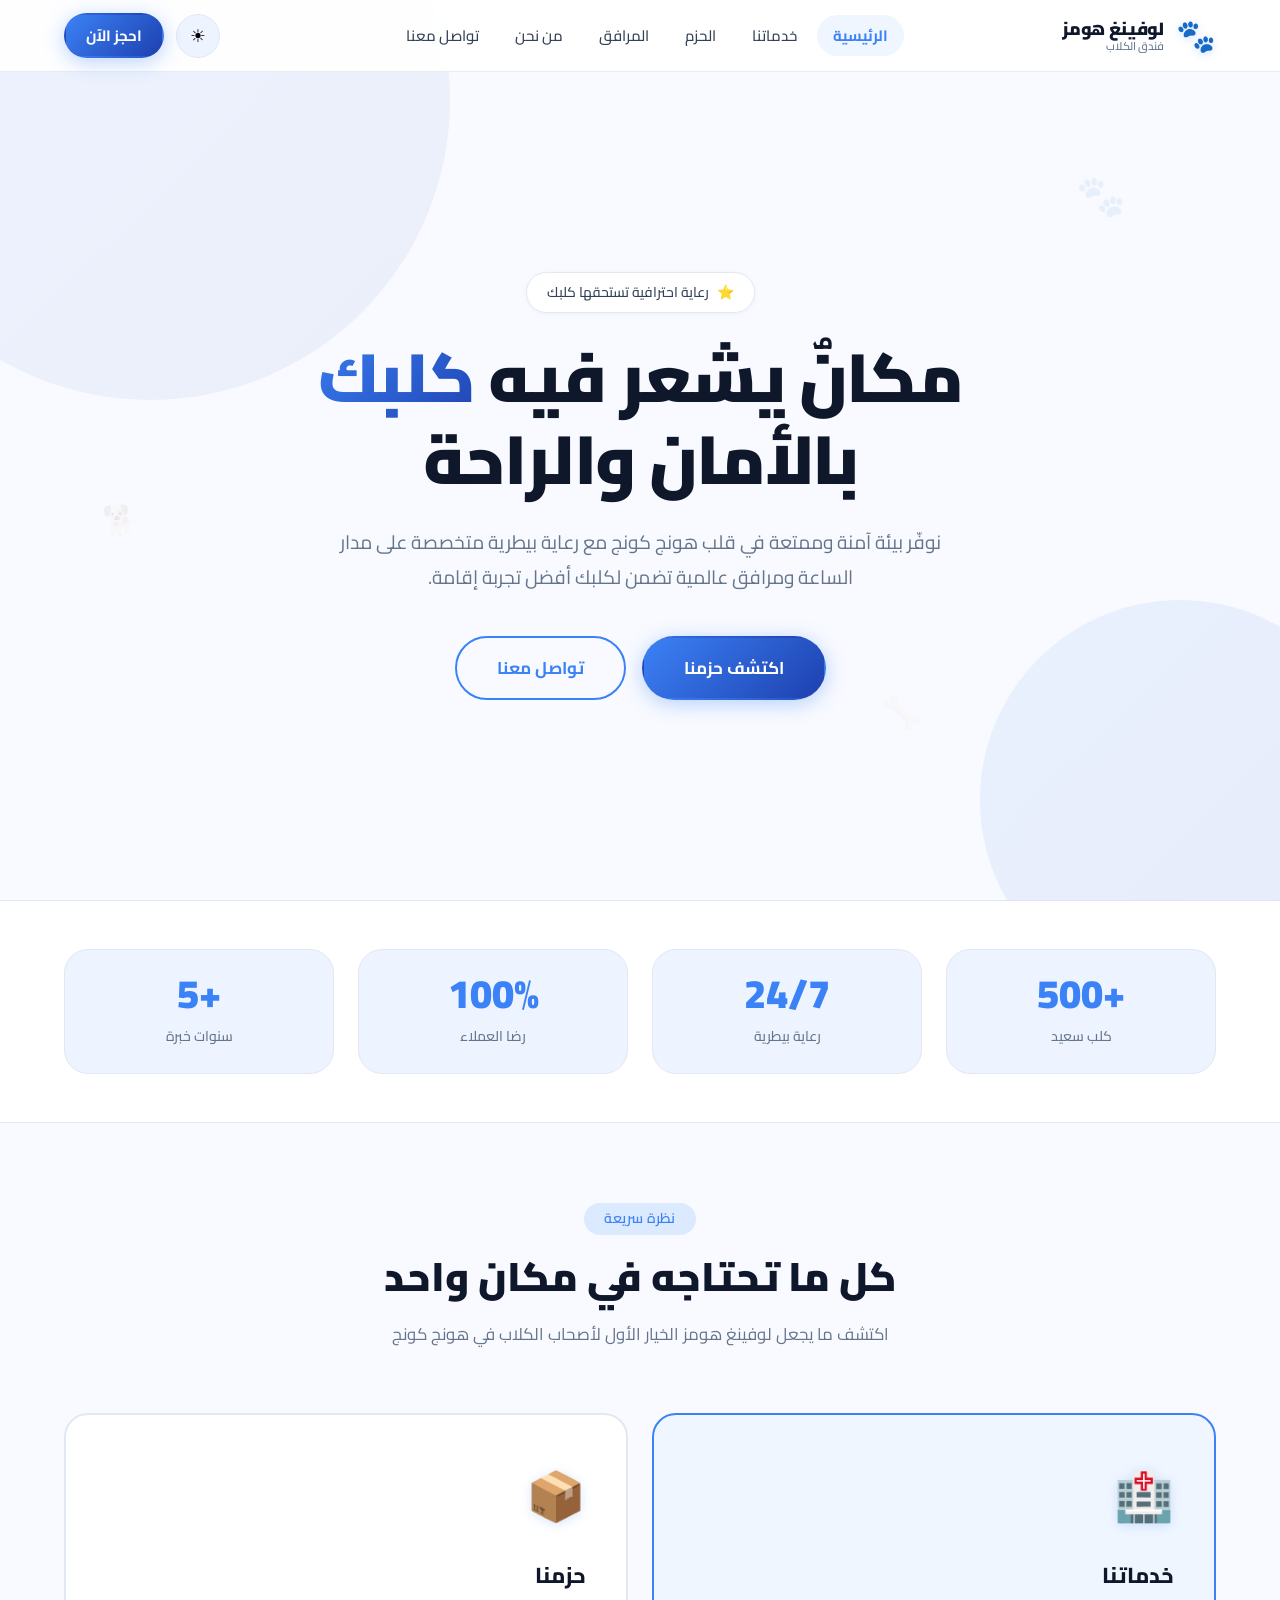
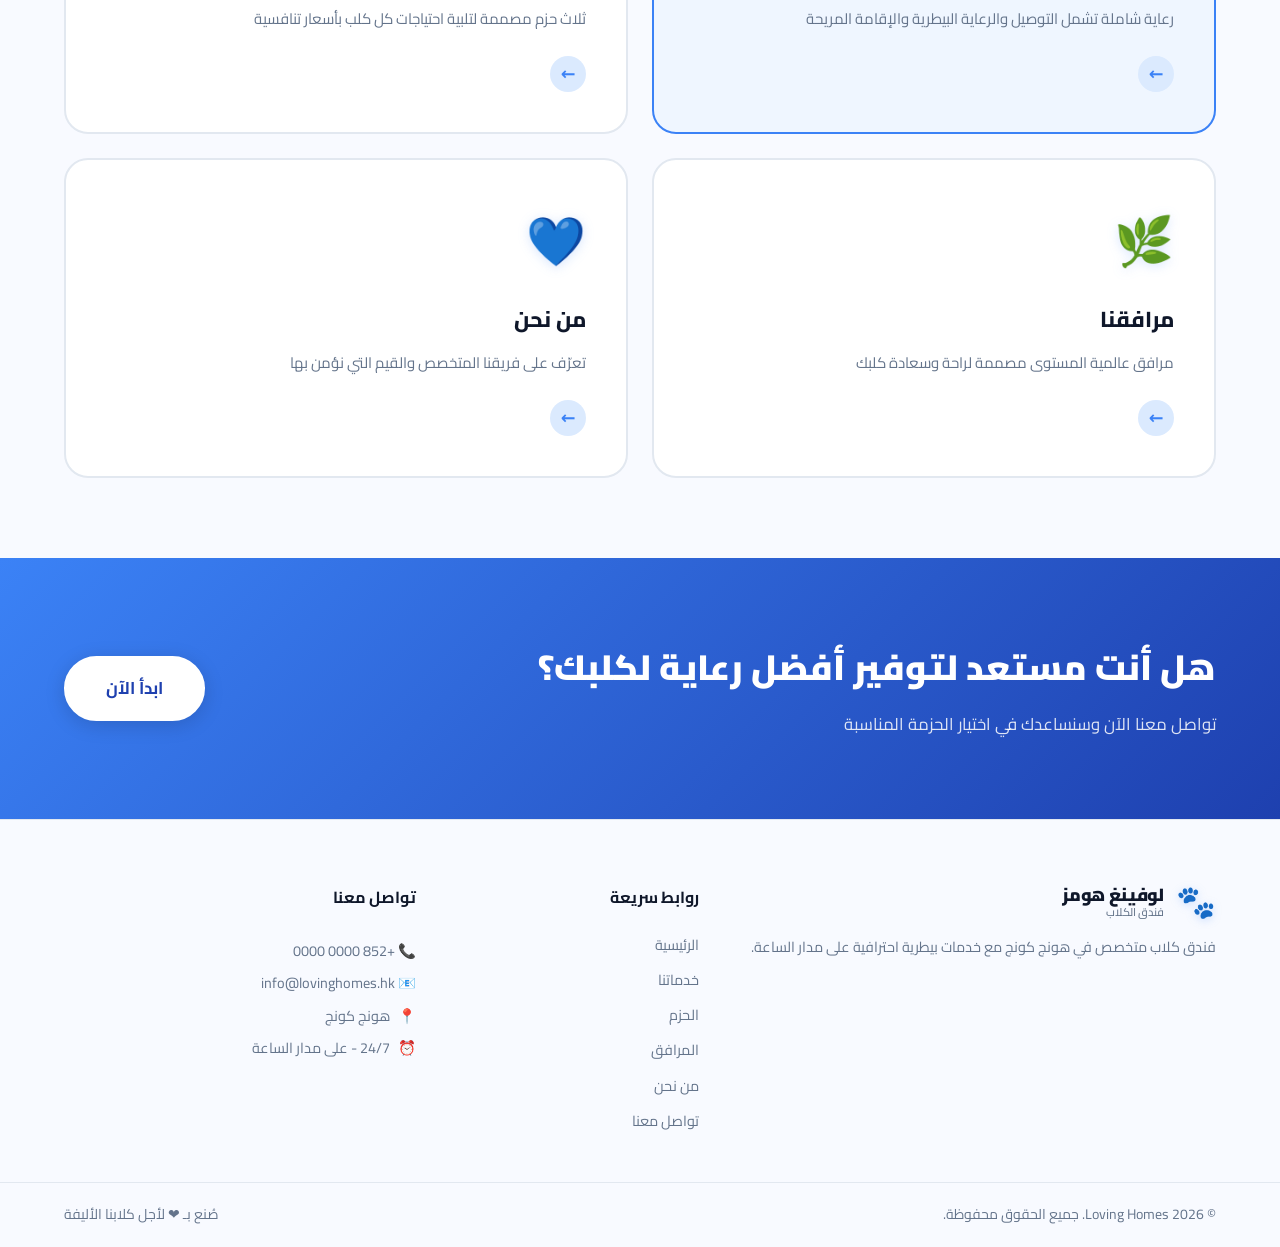
==== index.html @ da4dda21 "Add files via upload" ====
<!DOCTYPE html>
<html lang="ar" dir="rtl" data-theme="light">

<head>
    <meta charset="UTF-8" />
    <meta name="viewport" content="width=device-width, initial-scale=1.0" />
    <meta name="description"
        content="Loving Homes - Dog Hotel in Hong Kong. Professional boarding with 24/7 vet care, world-class facilities and daily photo updates." />
    <title>Loving Homes | Dog Hotel</title>
    <link rel="preconnect" href="https://fonts.googleapis.com" />
    <link rel="preconnect" href="https://fonts.gstatic.com" crossorigin />
    <link href="https://fonts.googleapis.com/css2?family=Cairo:wght@300;400;500;600;700;800;900&display=swap"
        rel="stylesheet" />
    <link rel="stylesheet" href="style.css" />
</head>

<body>

    <a href="#main" class="skip-link">تخطي إلى المحتوى الرئيسي</a>

    <!-- NAVBAR -->
    <header class="navbar" id="navbar" role="banner">
        <div class="container nav-container">
            <a href="index.html" class="nav-logo" aria-label="Loving Homes">
                <span class="logo-icon" aria-hidden="true">🐾</span>
                <span class="logo-text">
                    <span class="logo-title" data-i18n="brandName">Loving Homes</span>
                    <span class="logo-tagline" data-i18n="brandTagline">Dog Hotel</span>
                </span>
            </a>
            <nav id="nav-menu" class="nav-links" role="navigation" aria-label="Main navigation">
                <a href="index.html" class="nav-link" data-page="index" data-i18n="navHome">الرئيسية</a>
                <a href="services.html" class="nav-link" data-page="services" data-i18n="navServices">خدماتنا</a>
                <a href="packages.html" class="nav-link" data-page="packages" data-i18n="navPackages">الحزم</a>
                <a href="facilities.html" class="nav-link" data-page="facilities" data-i18n="navFacilities">المرافق</a>
                <a href="about.html" class="nav-link" data-page="about" data-i18n="navAbout">من نحن</a>
                <a href="contact.html" class="nav-link" data-page="contact" data-i18n="navContact">تواصل معنا</a>
            </nav>
            <div class="nav-actions">
                <button class="lang-toggle" id="lang-toggle" data-current-lang="ar" aria-label="Switch to English">
                    <span class="lang-toggle-label"></span>
                </button>
                <button class="theme-toggle" id="theme-toggle" aria-label="تبديل المظهر">
                    <span class="theme-icon light-icon" aria-hidden="true">☀️</span>
                    <span class="theme-icon dark-icon" aria-hidden="true">🌙</span>
                </button>
                <a href="contact.html" class="btn btn-primary nav-cta" data-i18n="navBook">احجز الآن</a>
                <button class="hamburger" id="hamburger" aria-label="القائمة" aria-expanded="false"
                    aria-controls="nav-menu">
                    <span class="bar"></span><span class="bar"></span><span class="bar"></span>
                </button>
            </div>
        </div>
    </header>

    <main id="main">

        <!-- HERO -->
        <section class="hero" aria-labelledby="hero-title">
            <div class="hero-img-bg" aria-hidden="true">
                <img src="images/hero-lobby.png" alt="" />
            </div>
            <div class="hero-img-overlay" aria-hidden="true"></div>
            <div class="hero-bg" aria-hidden="true">
                <div class="blob blob-1"></div>
                <div class="blob blob-2"></div>
                <span class="paw-float pf-1">🐾</span>
                <span class="paw-float pf-2">🐕</span>
                <span class="paw-float pf-3">🦴</span>
            </div>
            <div class="hero-inner container">
                <div class="hero-badge">
                    <span aria-hidden="true">⭐</span>
                    <span data-i18n="heroBadge">رعاية احترافية تستحقها كلبك</span>
                </div>
                <h1 class="hero-title" id="hero-title">
                    <span data-i18n="heroLine1">مكانٌ يشعر فيه</span>
                    <span class="gradient-text" data-i18n="heroLine2"> كلبك </span>
                    <span data-i18n="heroLine3">بالأمان والراحة</span>
                </h1>
                <p class="hero-desc" data-i18n="heroDesc">
                    نوفّر بيئة آمنة وممتعة في قلب هونج كونج مع رعاية بيطرية متخصصة على مدار الساعة.
                </p>
                <div class="hero-actions">
                    <a href="packages.html" class="btn btn-primary btn-lg" id="hero-explore"
                        data-i18n="heroExplore">اكتشف حزمنا</a>
                    <a href="contact.html" class="btn btn-outline  btn-lg" id="hero-contact"
                        data-i18n="heroContact">تواصل معنا</a>
                </div>
            </div>
        </section>

        <!-- STATS BAND -->
        <section class="stats-band" aria-label="Statistics">
            <div class="container stats-grid">
                <div class="stat-card" tabindex="0">
                    <span class="stat-num" data-i18n="stat1Num">+500</span>
                    <span class="stat-lbl" data-i18n="stat1Lbl">كلب سعيد</span>
                </div>
                <div class="stat-card" tabindex="0">
                    <span class="stat-num" data-i18n="stat2Num">24/7</span>
                    <span class="stat-lbl" data-i18n="stat2Lbl">رعاية بيطرية</span>
                </div>
                <div class="stat-card" tabindex="0">
                    <span class="stat-num" data-i18n="stat3Num">100%</span>
                    <span class="stat-lbl" data-i18n="stat3Lbl">رضا العملاء</span>
                </div>
                <div class="stat-card" tabindex="0">
                    <span class="stat-num" data-i18n="stat4Num">+5</span>
                    <span class="stat-lbl" data-i18n="stat4Lbl">سنوات خبرة</span>
                </div>
            </div>
        </section>

        <!-- PREVIEW CARDS -->
        <section class="section preview-section" aria-labelledby="preview-title">
            <div class="container">
                <div class="section-header">
                    <span class="section-badge" data-i18n="previewBadge">نظرة سريعة</span>
                    <h2 class="section-title" id="preview-title" data-i18n="previewTitle">كل ما تحتاجه في مكان واحد</h2>
                    <p class="section-desc" data-i18n="previewDesc">اكتشف ما يجعل لوفينغ هومز الخيار الأول لأصحاب الكلاب
                    </p>
                </div>
                <div class="preview-grid">
                    <a href="services.html" class="preview-card preview-card-featured" id="prev-services">
                        <div class="preview-icon" aria-hidden="true">🏥</div>
                        <h3 data-i18n="prev1Title">خدماتنا</h3>
                        <p data-i18n="prev1Desc">رعاية شاملة تشمل التوصيل والرعاية البيطرية والإقامة المريحة</p>
                        <span class="preview-arrow" aria-hidden="true">←</span>
                    </a>
                    <a href="packages.html" class="preview-card" id="prev-packages">
                        <div class="preview-icon" aria-hidden="true">📦</div>
                        <h3 data-i18n="prev2Title">حزمنا</h3>
                        <p data-i18n="prev2Desc">ثلاث حزم مصممة لتلبية احتياجات كل كلب بأسعار تنافسية</p>
                        <span class="preview-arrow" aria-hidden="true">←</span>
                    </a>
                    <a href="facilities.html" class="preview-card" id="prev-facilities">
                        <div class="preview-icon" aria-hidden="true">🌿</div>
                        <h3 data-i18n="prev3Title">مرافقنا</h3>
                        <p data-i18n="prev3Desc">مرافق عالمية المستوى مصممة لراحة وسعادة كلبك</p>
                        <span class="preview-arrow" aria-hidden="true">←</span>
                    </a>
                    <a href="about.html" class="preview-card" id="prev-about">
                        <div class="preview-icon" aria-hidden="true">💙</div>
                        <h3 data-i18n="prev4Title">من نحن</h3>
                        <p data-i18n="prev4Desc">تعرّف على فريقنا المتخصص والقيم التي نؤمن بها</p>
                        <span class="preview-arrow" aria-hidden="true">←</span>
                    </a>
                </div>
            </div>
        </section>

        <!-- CTA BAND -->
        <section class="cta-band" aria-labelledby="cta-home-title">
            <div class="container cta-inner">
                <div class="cta-text">
                    <h2 id="cta-home-title" data-i18n="ctaTitle">هل أنت مستعد لتوفير أفضل رعاية لكلبك؟</h2>
                    <p data-i18n="ctaDesc">تواصل معنا الآن وسنساعدك في اختيار الحزمة المناسبة</p>
                </div>
                <a href="contact.html" class="btn btn-white btn-lg" id="cta-btn" data-i18n="ctaStartNow">ابدأ الآن</a>
            </div>
        </section>

    </main>

    <!-- FOOTER -->
    <footer class="footer" role="contentinfo">
        <div class="container footer-grid">
            <div class="footer-brand">
                <a href="index.html" class="nav-logo">
                    <span class="logo-icon" aria-hidden="true">🐾</span>
                    <span class="logo-text">
                        <span class="logo-title" data-i18n="brandName">Loving Homes</span>
                        <span class="logo-tagline" data-i18n="brandTagline">Dog Hotel</span>
                    </span>
                </a>
                <p data-i18n="footerDesc">فندق كلاب متخصص في هونج كونج مع خدمات بيطرية احترافية على مدار الساعة.</p>
            </div>
            <nav aria-label="Quick links">
                <h4 data-i18n="footerQuickLinks">روابط سريعة</h4>
                <ul>
                    <li><a href="index.html" data-i18n="navHome">الرئيسية</a></li>
                    <li><a href="services.html" data-i18n="navServices">خدماتنا</a></li>
                    <li><a href="packages.html" data-i18n="navPackages">الحزم</a></li>
                    <li><a href="facilities.html" data-i18n="navFacilities">المرافق</a></li>
                    <li><a href="about.html" data-i18n="navAbout">من نحن</a></li>
                    <li><a href="contact.html" data-i18n="navContact">تواصل معنا</a></li>
                </ul>
            </nav>
            <div class="footer-contact-col">
                <h4 data-i18n="footerContact">تواصل معنا</h4>
                <a href="tel:+85200000000">📞 +852 0000 0000</a>
                <a href="mailto:info@lovinghomes.hk">📧 info@lovinghomes.hk</a>
                <span>📍 <span data-i18n="infoLocationVal">هونج كونج</span></span>
                <span>⏰ <span data-i18n="infoHoursVal">24/7</span></span>
            </div>
        </div>
        <div class="footer-bottom">
            <div class="container footer-bottom-row">
                <p>© <span class="current-year"></span> Loving Homes. <span data-i18n="footerRights">جميع الحقوق
                        محفوظة.</span></p>
                <p data-i18n="footerMadeWith">صُنع بـ ❤️ لأجل كلابنا الأليفة</p>
            </div>
        </div>
    </footer>

    <button class="back-to-top" id="back-to-top" aria-label="Back to top">↑</button>
    <script src="translations.js"></script>
    <script src="script.js"></script>
</body>

</html>
---- style.css ----
/* ============================================================
   بوابة الأليفة | style.css
   Multi-page, RTL, Light/Dark Mode, Fully Responsive
   Colors: White #FFFFFF | Black #0F172A | Blue #3B82F6-#1E40AF
   ============================================================ */

/* ===== CSS TOKENS ===== */
:root {
    --bg: #F8FAFF;
    --bg-alt: #EEF4FF;
    --bg-card: #FFFFFF;
    --bg-card-h: #F0F6FF;

    --text: #0F172A;
    --text-2: #334155;
    --text-muted: #64748B;
    --text-inv: #FFFFFF;

    --blue-50: #EFF6FF;
    --blue-100: #DBEAFE;
    --blue-200: #BFDBFE;
    --blue-300: #93C5FD;
    --blue-400: #60A5FA;
    --blue-500: #3B82F6;
    --blue-600: #2563EB;
    --blue-700: #1D4ED8;
    --blue-800: #1E40AF;
    --blue-900: #1E3A8A;

    --primary: #3B82F6;
    --primary-d: #2563EB;
    --primary-l: #DBEAFE;
    --grad: linear-gradient(135deg, #3B82F6 0%, #1E40AF 100%);

    --border: #E2E8F0;
    --border-f: #3B82F6;
    --shadow-s: 0 1px 4px rgba(59, 130, 246, .08);
    --shadow-m: 0 4px 20px rgba(59, 130, 246, .12);
    --shadow-l: 0 8px 36px rgba(59, 130, 246, .18);
    --shadow-b: 0 4px 20px rgba(59, 130, 246, .35);

    --r-sm: .375rem;
    --r-md: .625rem;
    --r-lg: 1rem;
    --r-xl: 1.5rem;
    --r-2xl: 2rem;
    --r-full: 9999px;

    --t-fast: 150ms ease;
    --t-mid: 250ms ease;
    --t-slow: 400ms ease;

    --nav-h: 72px;
    --nav-bg: rgba(255, 255, 255, .92);
    --nav-bdr: rgba(226, 232, 240, .8);
    --bg-rgb: 248, 250, 255;

    --font: 'Cairo', system-ui, sans-serif;
}

[data-theme="dark"] {
    --bg: #0A1020;
    --bg-alt: #111827;
    --bg-card: #192030;
    --bg-card-h: #1E2B42;
    --bg-rgb: 10, 16, 32;

    --text: #F1F5F9;
    --text-2: #CBD5E1;
    --text-muted: #94A3B8;
    --text-inv: #0F172A;

    --primary: #60A5FA;
    --primary-d: #3B82F6;
    --primary-l: rgba(96, 165, 250, .12);
    --grad: linear-gradient(135deg, #60A5FA 0%, #3B82F6 100%);

    --border: #2A3548;
    --border-f: #60A5FA;
    --shadow-s: 0 1px 4px rgba(0, 0, 0, .3);
    --shadow-m: 0 4px 20px rgba(0, 0, 0, .3);
    --shadow-l: 0 8px 36px rgba(0, 0, 0, .4);
    --shadow-b: 0 4px 20px rgba(96, 165, 250, .25);

    --nav-bg: rgba(10, 16, 32, .92);
    --nav-bdr: rgba(42, 53, 72, .8);
}

/* ===== RESET ===== */
*,
*::before,
*::after {
    box-sizing: border-box;
    margin: 0;
    padding: 0
}

html {
    scroll-behavior: smooth;
    font-size: 16px;
    -webkit-text-size-adjust: 100%
}

body {
    font-family: var(--font);
    background: var(--bg);
    color: var(--text);
    line-height: 1.7;
    transition: background var(--t-slow), color var(--t-slow);
    overflow-x: hidden;
    direction: rtl
}

img {
    max-width: 100%;
    display: block
}

a {
    color: inherit;
    text-decoration: none
}

ul {
    list-style: none
}

button {
    cursor: pointer;
    font-family: inherit;
    border: none;
    background: none
}

details summary {
    cursor: pointer;
    list-style: none
}

details summary::-webkit-details-marker {
    display: none
}

/* ===== ACCESSIBILITY ===== */
.skip-link {
    position: absolute;
    top: -100px;
    right: 0;
    background: var(--primary);
    color: #fff;
    padding: .6rem 1.5rem;
    border-radius: 0 0 var(--r-md) var(--r-md);
    font-weight: 700;
    z-index: 9999;
    transition: top var(--t-fast)
}

.skip-link:focus {
    top: 0;
    outline: 3px solid var(--blue-300);
    outline-offset: 2px
}

:focus-visible {
    outline: 3px solid var(--border-f);
    outline-offset: 3px;
    border-radius: var(--r-sm)
}

.sr-only {
    position: absolute;
    width: 1px;
    height: 1px;
    padding: 0;
    margin: -1px;
    overflow: hidden;
    clip: rect(0, 0, 0, 0);
    white-space: nowrap;
    border: 0
}

/* ===== LAYOUT ===== */
.container {
    max-width: 1200px;
    margin: 0 auto;
    padding: 0 1.5rem
}

.section {
    padding: 5rem 0
}

.bg-alt {
    background: var(--bg-alt)
}

/* SECTION HEADER */
.section-header {
    text-align: center;
    margin-bottom: 4rem
}

.section-badge {
    display: inline-block;
    background: var(--primary-l);
    color: var(--primary);
    padding: .25rem 1.25rem;
    border-radius: var(--r-full);
    font-size: .875rem;
    font-weight: 600;
    letter-spacing: .025em;
    margin-bottom: 1rem
}

[data-theme="dark"] .section-badge {
    background: rgba(96, 165, 250, .15)
}

.section-title {
    font-size: clamp(1.75rem, 4vw, 2.5rem);
    font-weight: 900;
    color: var(--text);
    line-height: 1.3;
    margin-bottom: 1rem
}

.section-desc {
    font-size: 1.05rem;
    color: var(--text-muted);
    max-width: 600px;
    margin: 0 auto;
    line-height: 1.8
}

/* ===== BUTTONS ===== */
.btn {
    display: inline-flex;
    align-items: center;
    justify-content: center;
    gap: .5rem;
    padding: .75rem 2rem;
    border-radius: var(--r-full);
    font-family: var(--font);
    font-size: 1rem;
    font-weight: 700;
    transition: all var(--t-mid);
    cursor: pointer;
    white-space: nowrap;
    position: relative;
    overflow: hidden;
    border: 2px solid transparent
}

.btn::before {
    content: '';
    position: absolute;
    inset: 0;
    background: #fff;
    opacity: 0;
    transition: opacity var(--t-fast)
}

.btn:hover::before {
    opacity: .1
}

.btn-lg {
    padding: 1rem 2.5rem;
    font-size: 1.0625rem
}

.btn-full {
    width: 100%;
    justify-content: center
}

.btn-primary {
    background: var(--grad);
    color: #fff;
    border-color: transparent;
    box-shadow: var(--shadow-b)
}

.btn-primary:hover {
    transform: translateY(-2px);
    box-shadow: 0 6px 28px rgba(59, 130, 246, .5)
}

.btn-primary:active {
    transform: translateY(0)
}

.btn-outline {
    background: transparent;
    color: var(--primary);
    border-color: var(--primary)
}

.btn-outline:hover {
    background: var(--primary);
    color: #fff;
    transform: translateY(-2px)
}

.btn-white {
    background: #fff;
    color: var(--blue-800);
    border-color: #fff;
    box-shadow: 0 4px 20px rgba(0, 0, 0, .15)
}

.btn-white:hover {
    background: var(--blue-50);
    transform: translateY(-2px);
    box-shadow: 0 6px 28px rgba(0, 0, 0, .2)
}

.btn-outline-white {
    background: transparent;
    color: #fff;
    border-color: rgba(255, 255, 255, .7)
}

.btn-outline-white:hover {
    background: rgba(255, 255, 255, .15);
    transform: translateY(-2px)
}

/* ===== NAVBAR ===== */
.navbar {
    position: fixed;
    top: 0;
    left: 0;
    right: 0;
    height: var(--nav-h);
    background: var(--nav-bg);
    backdrop-filter: blur(20px);
    -webkit-backdrop-filter: blur(20px);
    border-bottom: 1px solid var(--nav-bdr);
    z-index: 1000;
    transition: all var(--t-mid)
}

.navbar.scrolled {
    box-shadow: var(--shadow-m)
}

.nav-container {
    height: 100%;
    display: flex;
    align-items: center;
    justify-content: space-between;
    gap: 1rem
}

.nav-logo {
    display: flex;
    align-items: center;
    gap: .75rem;
    flex-shrink: 0
}

.logo-icon {
    font-size: 2rem;
    line-height: 1;
    filter: drop-shadow(0 2px 4px rgba(59, 130, 246, .25))
}

.logo-text {
    display: flex;
    flex-direction: column;
    line-height: 1.2
}

.logo-title {
    font-size: 1.1rem;
    font-weight: 900;
    color: var(--text);
    letter-spacing: -.01em
}

.logo-tagline {
    font-size: .7rem;
    color: var(--text-muted);
    font-weight: 500
}

.nav-links {
    display: flex;
    align-items: center;
    gap: .25rem
}

.nav-link {
    padding: .5rem 1rem;
    border-radius: var(--r-full);
    font-size: .9375rem;
    font-weight: 500;
    color: var(--text-2);
    transition: all var(--t-fast)
}

.nav-link:hover,
.nav-link.active {
    color: var(--primary);
    background: var(--blue-50)
}

[data-theme="dark"] .nav-link:hover,
[data-theme="dark"] .nav-link.active {
    background: rgba(96, 165, 250, .1)
}

.nav-link.active {
    font-weight: 700
}

.nav-actions {
    display: flex;
    align-items: center;
    gap: .75rem
}

.nav-cta {
    font-size: .9375rem;
    padding: .5rem 1.25rem
}

/* Theme Toggle */
.theme-toggle {
    width: 44px;
    height: 44px;
    border-radius: var(--r-full);
    background: var(--bg-alt);
    border: 1px solid var(--border);
    display: flex;
    align-items: center;
    justify-content: center;
    transition: all var(--t-mid);
    position: relative;
    overflow: hidden
}

.theme-toggle:hover {
    background: var(--primary-l);
    border-color: var(--primary);
    transform: rotate(15deg) scale(1.05)
}

.theme-icon {
    font-size: 1.1rem;
    position: absolute;
    transition: all var(--t-mid)
}

.dark-icon {
    opacity: 0;
    transform: rotate(-90deg) scale(.5)
}

.light-icon {
    opacity: 1;
    transform: rotate(0) scale(1)
}

[data-theme="dark"] .dark-icon {
    opacity: 1;
    transform: rotate(0) scale(1)
}

[data-theme="dark"] .light-icon {
    opacity: 0;
    transform: rotate(90deg) scale(.5)
}

/* Hamburger */
.hamburger {
    display: none;
    flex-direction: column;
    gap: 5px;
    width: 40px;
    height: 40px;
    align-items: center;
    justify-content: center;
    border-radius: var(--r-md);
    transition: background var(--t-fast)
}

.hamburger:hover {
    background: var(--bg-alt)
}

.bar {
    width: 24px;
    height: 2.5px;
    background: var(--text);
    border-radius: var(--r-full);
    display: block;
    transition: all var(--t-mid)
}

.hamburger.open .bar:nth-child(1) {
    transform: translateY(7.5px) rotate(45deg)
}

.hamburger.open .bar:nth-child(2) {
    opacity: 0;
    transform: scaleX(0)
}

.hamburger.open .bar:nth-child(3) {
    transform: translateY(-7.5px) rotate(-45deg)
}

/* ===== HERO (HOME) ===== */
.hero {
    min-height: 100vh;
    padding-top: var(--nav-h);
    display: flex;
    flex-direction: column;
    align-items: center;
    justify-content: center;
    position: relative;
    overflow: hidden;
    background: var(--bg);
}

.hero-img-bg {
    position: absolute;
    inset: 0;
    z-index: -1;
    overflow: hidden;
}

.hero-img-bg img {
    width: 100%;
    height: 100%;
    object-fit: cover;
    opacity: 0.3;
    transition: transform 1.5s ease-out;
}

.hero:hover .hero-img-bg img {
    transform: scale(1.05);
}

[data-theme="dark"] .hero-img-bg img {
    opacity: 0.2;
}

.hero-img-overlay {
    position: absolute;
    inset: 0;
    background: linear-gradient(to bottom, rgba(var(--bg-rgb), 0.5), var(--bg));
    z-index: 0;
}

.hero-bg {
    position: absolute;
    inset: 0;
    pointer-events: none
}

.blob {
    position: absolute;
    border-radius: var(--r-full);
    background: var(--grad);
    opacity: .06;
    animation: floatBlob 9s ease-in-out infinite
}

[data-theme="dark"] .blob {
    opacity: .04
}

.blob-1 {
    width: 600px;
    height: 600px;
    top: -200px;
    left: -150px;
    animation-delay: 0s
}

.blob-2 {
    width: 400px;
    height: 400px;
    bottom: -100px;
    right: -100px;
    animation-delay: 4s;
    opacity: .08
}

.paw-float {
    position: absolute;
    font-size: 2rem;
    opacity: .07;
    animation: floatPaw 7s ease-in-out infinite
}

.pf-1 {
    top: 18%;
    right: 12%;
    animation-delay: 0s;
    font-size: 2.5rem
}

.pf-2 {
    top: 55%;
    left: 8%;
    animation-delay: 2.5s;
    font-size: 1.8rem
}

.pf-3 {
    bottom: 18%;
    right: 28%;
    animation-delay: 5s
}

@keyframes floatBlob {

    0%,
    100% {
        transform: translate(0, 0) scale(1)
    }

    50% {
        transform: translate(20px, -20px) scale(1.05)
    }
}

@keyframes floatPaw {

    0%,
    100% {
        transform: translateY(0) rotate(0)
    }

    50% {
        transform: translateY(-18px) rotate(12deg)
    }
}

.hero-inner {
    position: relative;
    z-index: 1;
    text-align: center;
    padding: 4rem 1.5rem;
    max-width: 860px
}

.hero-badge {
    display: inline-flex;
    align-items: center;
    gap: .5rem;
    background: var(--bg-card);
    border: 1px solid var(--border);
    padding: .5rem 1.25rem;
    border-radius: var(--r-full);
    font-size: .875rem;
    font-weight: 500;
    color: var(--text-2);
    margin-bottom: 1.5rem;
    box-shadow: var(--shadow-s);
    animation: slideDown .6s ease both
}

.hero-title {
    font-size: clamp(2.25rem, 6.5vw, 4.25rem);
    font-weight: 900;
    line-height: 1.2;
    color: var(--text);
    margin-bottom: 1.5rem;
    letter-spacing: -.02em;
    animation: slideUp .7s ease both
}

.gradient-text {
    background: var(--grad);
    -webkit-background-clip: text;
    -webkit-text-fill-color: transparent;
    background-clip: text
}

.hero-desc {
    font-size: clamp(1rem, 2vw, 1.2rem);
    color: var(--text-muted);
    max-width: 640px;
    margin: 0 auto 2.5rem;
    line-height: 1.85;
    animation: slideUp .8s ease both
}

.hero-actions {
    display: flex;
    align-items: center;
    justify-content: center;
    gap: 1rem;
    flex-wrap: wrap;
    animation: slideUp .9s ease both
}

/* ===== STATS BAND ===== */
.stats-band {
    background: var(--bg-card);
    border-top: 1px solid var(--border);
    border-bottom: 1px solid var(--border);
    padding: 3rem 0
}

.stats-grid {
    display: grid;
    grid-template-columns: repeat(4, 1fr);
    gap: 1.5rem
}

.stat-card {
    text-align: center;
    padding: 1.5rem 1rem;
    border-radius: var(--r-xl);
    background: var(--bg-alt);
    border: 1px solid var(--border);
    transition: all var(--t-mid)
}

.stat-card:hover {
    transform: translateY(-4px);
    box-shadow: var(--shadow-m);
    border-color: var(--primary)
}

.stat-num {
    display: block;
    font-size: clamp(1.75rem, 3.5vw, 2.5rem);
    font-weight: 900;
    color: var(--primary);
    line-height: 1;
    margin-bottom: .5rem
}

.stat-lbl {
    font-size: .875rem;
    color: var(--text-muted);
    font-weight: 500
}

/* ===== PREVIEW CARDS (HOME) ===== */
.preview-section {
    background: var(--bg)
}

.preview-grid {
    display: grid;
    grid-template-columns: repeat(2, 1fr);
    gap: 1.5rem
}

.preview-card {
    background: var(--bg-card);
    border: 2px solid var(--border);
    border-radius: var(--r-xl);
    padding: 2.5rem;
    transition: all var(--t-mid);
    display: block;
    position: relative;
    overflow: hidden
}

.preview-card::after {
    content: '';
    position: absolute;
    inset: 0;
    background: var(--grad);
    opacity: 0;
    transition: opacity var(--t-mid);
    z-index: 0
}

.preview-card:hover {
    transform: translateY(-6px);
    box-shadow: var(--shadow-l);
    border-color: var(--primary)
}

.preview-card>* {
    position: relative;
    z-index: 1
}

.preview-card-featured {
    border-color: var(--primary);
    background: var(--blue-50)
}

[data-theme="dark"] .preview-card-featured {
    background: rgba(96, 165, 250, .06)
}

.preview-icon {
    font-size: 3rem;
    margin-bottom: 1.25rem;
    filter: drop-shadow(0 2px 6px rgba(59, 130, 246, .2))
}

.preview-card h3 {
    font-size: 1.35rem;
    font-weight: 800;
    color: var(--text);
    margin-bottom: .75rem
}

.preview-card p {
    font-size: .9375rem;
    color: var(--text-muted);
    line-height: 1.75;
    margin-bottom: 1.5rem
}

.preview-arrow {
    display: inline-flex;
    align-items: center;
    justify-content: center;
    width: 36px;
    height: 36px;
    background: var(--primary-l);
    color: var(--primary);
    border-radius: var(--r-full);
    font-size: 1.1rem;
    font-weight: 900;
    transition: all var(--t-mid)
}

.preview-card:hover .preview-arrow {
    background: var(--primary);
    color: #fff;
    transform: translateX(-4px)
}

/* ===== CTA BAND ===== */
.cta-band {
    background: var(--grad);
    padding: 5rem 0
}

.cta-inner {
    display: flex;
    align-items: center;
    justify-content: space-between;
    gap: 2rem;
    flex-wrap: wrap
}

.cta-text h2 {
    font-size: clamp(1.6rem, 3.5vw, 2.2rem);
    font-weight: 900;
    color: #fff;
    margin-bottom: .75rem
}

.cta-text p {
    font-size: 1.05rem;
    color: rgba(255, 255, 255, .85)
}

/* ===== PAGE HERO ===== */
.page-hero {
    padding-top: var(--nav-h);
    padding-bottom: 0;
    position: relative;
    overflow: hidden;
    min-height: 320px;
    display: flex;
    align-items: center;
    background: var(--bg)
}

.page-hero-bg {
    position: absolute;
    inset: 0;
    pointer-events: none
}

.ph-blob {
    position: absolute;
    border-radius: var(--r-full);
    background: var(--grad);
    animation: floatBlob 9s ease-in-out infinite
}

.ph-blob-1 {
    width: 500px;
    height: 500px;
    top: -200px;
    right: -150px;
    opacity: .07;
    animation-delay: 0s
}

.ph-blob-2 {
    width: 350px;
    height: 350px;
    bottom: -150px;
    left: -100px;
    opacity: .05;
    animation-delay: 5s
}

[data-theme="dark"] .ph-blob {
    opacity: .04 !important
}

.page-hero-inner {
    position: relative;
    z-index: 1;
    padding: 3rem 1.5rem 4rem;
    text-align: center
}

.breadcrumb {
    display: flex;
    align-items: center;
    justify-content: center;
    gap: .5rem;
    margin-bottom: 1.5rem;
    font-size: .875rem;
    color: var(--text-muted)
}

.breadcrumb a {
    color: var(--primary);
    transition: color var(--t-fast)
}

.breadcrumb a:hover {
    color: var(--primary-d)
}

.ph-badge {
    font-size: 3.5rem;
    margin-bottom: 1rem;
    filter: drop-shadow(0 4px 8px rgba(59, 130, 246, .25));
    animation: bounceIn .6s var(--t-mid) both
}

.page-hero-title {
    font-size: clamp(2rem, 5vw, 3.25rem);
    font-weight: 900;
    color: var(--text);
    margin-bottom: 1rem;
    letter-spacing: -.02em;
    animation: slideUp .7s ease both
}

.page-hero-desc {
    font-size: clamp(.95rem, 2vw, 1.15rem);
    color: var(--text-muted);
    max-width: 580px;
    margin: 0 auto;
    line-height: 1.8;
    animation: slideUp .8s ease both
}

@keyframes bounceIn {
    from {
        transform: scale(.5) translateY(-20px);
        opacity: 0
    }

    to {
        transform: scale(1) translateY(0);
        opacity: 1
    }
}

/* Services hero accent */
.services-hero {
    background: linear-gradient(160deg, var(--bg) 60%, var(--blue-50) 100%)
}

.packages-hero {
    background: linear-gradient(160deg, var(--bg) 60%, rgba(59, 130, 246, .04) 100%)
}

.facilities-hero {
    background: linear-gradient(160deg, var(--bg) 60%, var(--blue-50) 100%)
}

.about-hero {
    background: linear-gradient(160deg, var(--bg) 60%, rgba(59, 130, 246, .06) 100%)
}

.contact-hero {
    background: linear-gradient(160deg, var(--bg) 60%, var(--blue-50) 100%)
}

[data-theme="dark"] .services-hero,
[data-theme="dark"] .packages-hero,
[data-theme="dark"] .facilities-hero,
[data-theme="dark"] .about-hero,
[data-theme="dark"] .contact-hero {
    background: var(--bg)
}

/* ===== SERVICE CARDS FULL ===== */
.services-grid {
    display: grid;
    grid-template-columns: repeat(auto-fit, minmax(500px, 1fr));
    gap: 1.5rem
}

.service-card-full {
    display: flex;
    align-items: flex-start;
    gap: 1.5rem;
    background: var(--bg-card);
    border: 1px solid var(--border);
    border-radius: var(--r-xl);
    padding: 2rem;
    transition: all var(--t-mid);
    cursor: default
}

.service-card-full:hover,
.service-card-full:focus {
    transform: translateY(-4px);
    box-shadow: var(--shadow-l);
    border-color: var(--primary)
}

.scf-icon-wrap {
    width: 72px;
    height: 72px;
    border-radius: var(--r-lg);
    background: var(--primary-l);
    display: flex;
    align-items: center;
    justify-content: center;
    flex-shrink: 0;
    transition: all var(--t-mid)
}

[data-theme="dark"] .scf-icon-wrap {
    background: rgba(96, 165, 250, .12)
}

.service-card-full:hover .scf-icon-wrap {
    background: var(--grad);
    transform: rotate(5deg) scale(1.05)
}

.scf-icon {
    font-size: 2rem
}

.scf-body h3 {
    font-size: 1.2rem;
    font-weight: 800;
    color: var(--text);
    margin-bottom: .75rem
}

.scf-body p {
    font-size: .9375rem;
    color: var(--text-muted);
    line-height: 1.8;
    margin-bottom: 1rem
}

.scf-features {
    display: flex;
    flex-direction: column;
    gap: .4rem
}

.scf-features li {
    display: flex;
    align-items: center;
    gap: .6rem;
    font-size: .875rem;
    color: var(--text-2)
}

.scf-features li span {
    color: var(--primary);
    font-weight: 900;
    flex-shrink: 0
}

/* ===== PACKAGES ===== */
.packages-grid {
    display: grid;
    grid-template-columns: repeat(3, 1fr);
    gap: 1.5rem;
    margin-bottom: 3rem;
    align-items: start
}

.package-card {
    background: var(--bg-card);
    border: 2px solid var(--border);
    border-radius: var(--r-2xl);
    padding: 2rem;
    transition: all var(--t-mid);
    position: relative;
    cursor: default
}

.package-card:hover,
.package-card:focus {
    transform: translateY(-6px);
    box-shadow: var(--shadow-l)
}

.package-featured {
    border-color: var(--primary);
    background: linear-gradient(180deg, var(--blue-50) 0%, var(--bg-card) 100%);
    transform: scale(1.03);
    box-shadow: var(--shadow-l)
}

[data-theme="dark"] .package-featured {
    background: linear-gradient(180deg, rgba(96, 165, 250, .08) 0%, var(--bg-card) 100%)
}

.package-featured:hover,
.package-featured:focus {
    transform: scale(1.03) translateY(-6px)
}

.popular-badge {
    position: absolute;
    top: -1px;
    left: 50%;
    transform: translateX(-50%);
    background: var(--grad);
    color: #fff;
    padding: .25rem 1.25rem;
    border-radius: 0 0 var(--r-lg) var(--r-lg);
    font-size: .8125rem;
    font-weight: 700;
    white-space: nowrap
}

.package-header {
    text-align: center;
    margin-bottom: 2rem
}

.package-icon {
    font-size: 2.5rem;
    display: block;
    margin-bottom: .75rem;
    filter: drop-shadow(0 2px 6px rgba(59, 130, 246, .2))
}

.package-name {
    font-size: 1.5rem;
    font-weight: 900;
    color: var(--text);
    margin-bottom: .4rem
}

.package-tagline {
    font-size: .875rem;
    color: var(--text-muted)
}

.package-features {
    display: flex;
    flex-direction: column;
    gap: .6rem;
    margin-bottom: 2rem
}

.package-features li {
    display: flex;
    align-items: center;
    gap: .6rem;
    font-size: .9375rem;
    color: var(--text-2);
    padding: .35rem 0;
    border-bottom: 1px solid var(--border)
}

.package-features li:last-child {
    border-bottom: none
}

.feat-check {
    width: 22px;
    height: 22px;
    border-radius: var(--r-full);
    background: var(--grad);
    color: #fff;
    font-size: .7rem;
    display: flex;
    align-items: center;
    justify-content: center;
    flex-shrink: 0;
    font-weight: 900
}

.feat-missing {
    color: var(--text-muted) !important;
    opacity: .6
}

.feat-missing span {
    width: 22px;
    height: 22px;
    border-radius: var(--r-full);
    background: var(--border);
    color: var(--text-muted);
    font-size: .7rem;
    display: flex;
    align-items: center;
    justify-content: center;
    flex-shrink: 0
}

.pkg-btn {
    width: 100%
}

/* Comparison Table */
.comparison-wrap {
    margin-bottom: 3rem
}

.compare-table-title {
    font-size: 1.25rem;
    font-weight: 800;
    color: var(--text);
    margin-bottom: 1.5rem;
    text-align: center
}

.table-scroll {
    overflow-x: auto;
    -webkit-overflow-scrolling: touch
}

.compare-table {
    width: 100%;
    border-collapse: collapse;
    background: var(--bg-card);
    border-radius: var(--r-xl);
    overflow: hidden;
    box-shadow: var(--shadow-m)
}

.compare-table th {
    background: var(--grad);
    color: #fff;
    padding: .875rem 1rem;
    font-size: .9375rem;
    font-weight: 700;
    text-align: center
}

.compare-table th:first-child {
    text-align: right
}

.compare-table td {
    padding: .75rem 1rem;
    border-bottom: 1px solid var(--border);
    font-size: .9375rem;
    color: var(--text-2);
    text-align: center
}

.compare-table td:first-child {
    text-align: right;
    font-weight: 600;
    color: var(--text)
}

.compare-table tr:last-child td {
    border-bottom: none
}

.compare-table tr:hover td {
    background: var(--bg-alt)
}

.tbl-yes {
    color: var(--blue-600);
    font-size: 1.2rem;
    font-weight: 900
}

.tbl-no {
    color: var(--text-muted);
    opacity: .4;
    font-size: 1.1rem
}

/* Custom Banner */
.custom-banner {
    background: var(--grad);
    border-radius: var(--r-2xl);
    padding: 2.5rem 3rem;
    display: flex;
    align-items: center;
    justify-content: space-between;
    gap: 1.5rem;
    flex-wrap: wrap
}

.custom-banner-content {
    display: flex;
    align-items: flex-start;
    gap: 1.25rem;
    flex: 1
}

.custom-banner-icon {
    font-size: 2.5rem;
    flex-shrink: 0
}

.custom-banner h3 {
    font-size: 1.25rem;
    font-weight: 800;
    color: #fff;
    margin-bottom: .5rem
}

.custom-banner p {
    font-size: .9375rem;
    color: rgba(255, 255, 255, .85);
    line-height: 1.7
}

.custom-banner .btn-primary {
    background: #fff;
    color: var(--blue-800);
    border-color: #fff;
    box-shadow: 0 4px 20px rgba(0, 0, 0, .15)
}

.custom-banner .btn-primary:hover {
    background: var(--blue-50);
    box-shadow: 0 6px 28px rgba(0, 0, 0, .2)
}

/* ===== FACILITIES ===== */
.fac-detailed-grid {
    display: grid;
    grid-template-columns: repeat(auto-fit, minmax(400px, 1fr));
    gap: 1.5rem
}

.fac-card {
    background: var(--bg-card);
    border: 1px solid var(--border);
    border-radius: var(--r-xl);
    overflow: hidden;
    transition: all var(--t-mid);
    cursor: default;
    display: flex;
    flex-direction: column
}

.fac-card:hover,
.fac-card:focus {
    transform: translateY(-6px);
    box-shadow: var(--shadow-l);
    border-color: var(--primary)
}

.fac-card-img {
    height: 140px;
    background: var(--primary-l);
    display: flex;
    align-items: center;
    justify-content: center;
    position: relative;
    overflow: hidden;
    transition: background var(--t-mid)
}

[data-theme="dark"] .fac-card-img {
    background: rgba(96, 165, 250, .1)
}

.fac-card:hover .fac-card-img {
    background: var(--blue-100)
}

[data-theme="dark"] .fac-card:hover .fac-card-img {
    background: rgba(96, 165, 250, .15)
}

.fac-img-glow {
    position: absolute;
    inset: 0;
    background: var(--grad);
    opacity: 0;
    transition: opacity var(--t-mid)
}

.fac-card:hover .fac-img-glow {
    opacity: .08
}

.fac-big-icon {
    font-size: 4rem;
    position: relative;
    z-index: 1;
    filter: drop-shadow(0 4px 8px rgba(59, 130, 246, .2));
    transition: transform var(--t-mid)
}

.fac-card:hover .fac-big-icon {
    transform: scale(1.15) rotate(5deg)
}

.fac-card-body {
    padding: 1.5rem;
    flex: 1
}

.fac-card-body h3 {
    font-size: 1.1rem;
    font-weight: 800;
    color: var(--text);
    margin-bottom: .5rem
}

.fac-card-body p {
    font-size: .9rem;
    color: var(--text-muted);
    line-height: 1.75;
    margin-bottom: 1rem
}

.fac-tags {
    display: flex;
    flex-wrap: wrap;
    gap: .4rem
}

.fac-tag {
    background: var(--primary-l);
    color: var(--primary);
    padding: .2rem .7rem;
    border-radius: var(--r-full);
    font-size: .75rem;
    font-weight: 600
}

[data-theme="dark"] .fac-tag {
    background: rgba(96, 165, 250, .12)
}

/* ===== ABOUT PAGE ===== */
.about-story-grid {
    display: grid;
    grid-template-columns: 1fr 1fr;
    gap: 5rem;
    align-items: center
}

.about-visual {
    display: flex;
    justify-content: center
}

.about-blob-wrap {
    position: relative;
    width: 400px;
    height: 400px;
    display: flex;
    align-items: center;
    justify-content: center
}

.about-blob {
    position: absolute;
    inset: 0;
    background: var(--grad);
    border-radius: 60% 40% 70% 30%/40% 60% 40% 60%;
    opacity: .1;
    animation: blobMorph 9s ease-in-out infinite
}

[data-theme="dark"] .about-blob {
    opacity: .07
}

@keyframes blobMorph {

    0%,
    100% {
        border-radius: 60% 40% 70% 30%/40% 60% 40% 60%;
        transform: scale(1)
    }

    25% {
        border-radius: 30% 70% 40% 60%/60% 40% 60% 40%;
        transform: scale(1.03)
    }

    50% {
        border-radius: 50% 50% 30% 70%/50% 70% 30% 50%;
        transform: scale(.97)
    }

    75% {
        border-radius: 70% 30% 60% 40%/30% 50% 70% 50%;
        transform: scale(1.02)
    }
}

.about-emoji-grid {
    display: grid;
    grid-template-columns: repeat(3, 1fr);
    gap: 1rem;
    position: relative;
    z-index: 1
}

.about-emoji-grid span {
    width: 80px;
    height: 80px;
    background: var(--bg-card);
    border: 2px solid var(--border);
    border-radius: var(--r-xl);
    display: flex;
    align-items: center;
    justify-content: center;
    font-size: 2rem;
    box-shadow: var(--shadow-m);
    transition: all var(--t-mid);
    animation: floatEmoji 4.5s ease-in-out infinite
}

.about-emoji-grid span:nth-child(1) {
    animation-delay: .0s
}

.about-emoji-grid span:nth-child(2) {
    animation-delay: .5s
}

.about-emoji-grid span:nth-child(3) {
    animation-delay: 1s
}

.about-emoji-grid span:nth-child(4) {
    animation-delay: 1.5s
}

.about-emoji-grid span:nth-child(5) {
    animation-delay: 2s
}

.about-emoji-grid span:nth-child(6) {
    animation-delay: 2.5s
}

.about-emoji-grid span:hover {
    transform: translateY(-8px) scale(1.1);
    border-color: var(--primary);
    background: var(--primary-l)
}

@keyframes floatEmoji {

    0%,
    100% {
        transform: translateY(0)
    }

    50% {
        transform: translateY(-8px)
    }
}

.about-text-col .section-badge {
    margin-bottom: 1rem;
    display: inline-block
}

.about-text-col .section-title {
    margin-bottom: 1.25rem
}

.about-para {
    font-size: 1rem;
    color: var(--text-2);
    line-height: 1.9;
    margin-bottom: 1.25rem
}

.values-grid {
    display: grid;
    grid-template-columns: repeat(auto-fit, minmax(280px, 1fr));
    gap: 1.5rem
}

.value-card {
    background: var(--bg-card);
    border: 1px solid var(--border);
    border-radius: var(--r-xl);
    padding: 2rem;
    text-align: center;
    transition: all var(--t-mid);
    cursor: default
}

.value-card:hover,
.value-card:focus {
    transform: translateY(-6px);
    box-shadow: var(--shadow-l);
    border-color: var(--primary)
}

.value-icon {
    font-size: 2.5rem;
    margin-bottom: 1rem;
    display: block;
    filter: drop-shadow(0 2px 6px rgba(59, 130, 246, .2))
}

.value-card h3 {
    font-size: 1.1rem;
    font-weight: 800;
    color: var(--text);
    margin-bottom: .5rem
}

.value-card p {
    font-size: .9rem;
    color: var(--text-muted);
    line-height: 1.75
}

.achievements-grid {
    display: grid;
    grid-template-columns: repeat(4, 1fr);
    gap: 1.5rem
}

.achievement-card {
    background: var(--bg-card);
    border: 1px solid var(--border);
    border-radius: var(--r-xl);
    padding: 2rem 1.5rem;
    text-align: center;
    transition: all var(--t-mid);
    cursor: default
}

.achievement-card:hover,
.achievement-card:focus {
    transform: translateY(-6px);
    box-shadow: var(--shadow-l);
    border-color: var(--primary)
}

.ach-num {
    display: block;
    font-size: 2.5rem;
    font-weight: 900;
    color: var(--primary);
    line-height: 1;
    margin-bottom: .4rem
}

.ach-lbl {
    display: block;
    font-size: .95rem;
    font-weight: 700;
    color: var(--text);
    margin-bottom: .75rem
}

.achievement-card p {
    font-size: .85rem;
    color: var(--text-muted);
    line-height: 1.7
}

/* ===== CONTACT PAGE ===== */
.contact-page-grid {
    display: grid;
    grid-template-columns: 1fr 1.7fr;
    gap: 2.5rem;
    align-items: start
}

.info-panel-title,
.form-panel-title {
    font-size: 1.3rem;
    font-weight: 800;
    color: var(--text);
    margin-bottom: 1.75rem;
    padding-bottom: 1rem;
    border-bottom: 2px solid var(--primary-l)
}

[data-theme="dark"] .info-panel-title,
[data-theme="dark"] .form-panel-title {
    border-bottom-color: rgba(96, 165, 250, .2)
}

.info-cards {
    display: flex;
    flex-direction: column;
    gap: .875rem;
    margin-bottom: 1.5rem
}

.info-card {
    display: flex;
    align-items: center;
    gap: 1rem;
    padding: 1rem 1.25rem;
    background: var(--bg-alt);
    border: 1px solid var(--border);
    border-radius: var(--r-lg);
    transition: all var(--t-fast)
}

.info-card:hover,
.info-card:focus {
    border-color: var(--primary);
    box-shadow: var(--shadow-s)
}

.info-card-icon {
    width: 44px;
    height: 44px;
    background: var(--primary-l);
    border-radius: var(--r-md);
    display: flex;
    align-items: center;
    justify-content: center;
    font-size: 1.2rem;
    flex-shrink: 0
}

[data-theme="dark"] .info-card-icon {
    background: rgba(96, 165, 250, .12)
}

.info-card-label {
    display: block;
    font-size: .7rem;
    font-weight: 600;
    color: var(--primary);
    letter-spacing: .05em;
    text-transform: uppercase;
    margin-bottom: 2px
}

.info-card-value {
    font-size: .9375rem;
    font-weight: 600;
    color: var(--text);
    transition: color var(--t-fast)
}

a.info-card-value:hover {
    color: var(--primary)
}

.advice-panel {
    display: flex;
    align-items: flex-start;
    gap: 1rem;
    padding: 1.25rem 1.5rem;
    background: var(--blue-50);
    border: 1px solid var(--blue-200);
    border-radius: var(--r-xl);
    margin-bottom: 1.5rem
}

[data-theme="dark"] .advice-panel {
    background: rgba(96, 165, 250, .07);
    border-color: rgba(96, 165, 250, .2)
}

.advice-icon {
    font-size: 1.5rem;
    flex-shrink: 0
}

.advice-panel h4 {
    font-size: .9375rem;
    font-weight: 800;
    color: var(--blue-800);
    margin-bottom: .3rem
}

[data-theme="dark"] .advice-panel h4 {
    color: var(--primary)
}

.advice-panel p {
    font-size: .875rem;
    color: var(--blue-700);
    line-height: 1.7
}

[data-theme="dark"] .advice-panel p {
    color: var(--text-2)
}

.quick-packages h4 {
    font-size: .9375rem;
    font-weight: 700;
    color: var(--text);
    margin-bottom: .75rem
}

.quick-pkg-links {
    display: flex;
    flex-direction: column;
    gap: .5rem
}

.qpkg-link {
    display: block;
    padding: .75rem 1.25rem;
    background: var(--bg-alt);
    border: 1px solid var(--border);
    border-radius: var(--r-lg);
    font-size: .9rem;
    font-weight: 600;
    color: var(--text-2);
    transition: all var(--t-fast);
    text-align: center
}

.qpkg-link:hover {
    border-color: var(--primary);
    color: var(--primary);
    background: var(--primary-l)
}

.qpkg-featured {
    border-color: var(--primary);
    color: var(--primary);
    background: var(--primary-l)
}

[data-theme="dark"] .qpkg-featured,
.qpkg-featured {
    background: var(--primary-l)
}

[data-theme="dark"] .qpkg-link:hover,
[data-theme="dark"] .qpkg-featured {
    background: rgba(96, 165, 250, .12)
}

/* Contact Form */
.contact-form {
    background: var(--bg-card);
    border: 1px solid var(--border);
    border-radius: var(--r-2xl);
    padding: 2.5rem;
    box-shadow: var(--shadow-l)
}

.form-intro {
    font-size: .9rem;
    color: var(--text-muted);
    margin-bottom: 2rem
}

.form-row-two {
    display: grid;
    grid-template-columns: 1fr 1fr;
    gap: 1.25rem
}

.form-grp {
    display: flex;
    flex-direction: column;
    gap: .4rem;
    margin-bottom: 1.25rem
}

.form-lbl {
    font-size: .9375rem;
    font-weight: 600;
    color: var(--text-2)
}

.req {
    color: #EF4444;
    margin-right: 2px
}

.form-inp,
.form-select,
.form-textarea {
    width: 100%;
    padding: .75rem 1rem;
    background: var(--bg);
    border: 1.5px solid var(--border);
    border-radius: var(--r-md);
    font-family: var(--font);
    font-size: .9375rem;
    color: var(--text);
    direction: rtl;
    transition: all var(--t-fast);
    outline: none
}

.form-inp:focus,
.form-select:focus,
.form-textarea:focus {
    border-color: var(--border-f);
    box-shadow: 0 0 0 3px rgba(59, 130, 246, .12);
    background: var(--bg-card)
}

.form-inp.error,
.form-select.error,
.form-textarea.error {
    border-color: #EF4444;
    box-shadow: 0 0 0 3px rgba(239, 68, 68, .1)
}

.form-inp::placeholder,
.form-textarea::placeholder {
    color: var(--text-muted);
    opacity: .7
}

.form-select {
    cursor: pointer
}

.form-textarea {
    resize: vertical;
    min-height: 120px
}

.form-err {
    font-size: .8125rem;
    color: #EF4444;
    font-weight: 500;
    min-height: 18px
}

.form-success {
    display: flex;
    align-items: center;
    gap: .75rem;
    padding: 1rem 1.25rem;
    background: rgba(16, 185, 129, .1);
    border: 1px solid rgba(16, 185, 129, .3);
    border-radius: var(--r-md);
    color: #10B981;
    font-weight: 500;
    margin-top: 1rem
}

/* FAQ */
.faq-list {
    max-width: 780px;
    margin: 0 auto;
    display: flex;
    flex-direction: column;
    gap: .75rem
}

.faq-item {
    background: var(--bg-card);
    border: 1px solid var(--border);
    border-radius: var(--r-lg);
    overflow: hidden;
    transition: border-color var(--t-fast)
}

.faq-item[open] {
    border-color: var(--primary)
}

.faq-q {
    padding: 1.25rem 1.5rem;
    font-size: 1rem;
    font-weight: 700;
    color: var(--text);
    display: flex;
    align-items: center;
    justify-content: space-between;
    transition: background var(--t-fast);
    position: relative
}

.faq-q::after {
    content: '＋';
    font-size: 1.25rem;
    color: var(--primary);
    transition: transform var(--t-mid);
    flex-shrink: 0;
    margin-right: .5rem
}

.faq-item[open] .faq-q::after {
    transform: rotate(45deg)
}

.faq-q:hover {
    background: var(--bg-alt)
}

.faq-a {
    padding: 0 1.5rem 1.25rem
}

.faq-a p {
    font-size: .9375rem;
    color: var(--text-muted);
    line-height: 1.8
}

/* ===== FOOTER ===== */
.footer {
    background: var(--bg);
    border-top: 1px solid var(--border);
    padding-top: 4rem
}

.footer-grid {
    display: grid;
    grid-template-columns: 2fr 1fr 1.5fr;
    gap: 3rem;
    padding-bottom: 3rem
}

.footer-brand p {
    margin-top: 1rem;
    font-size: .9rem;
    color: var(--text-muted);
    line-height: 1.75
}

.footer-grid nav h4,
.footer-contact-col h4 {
    font-size: 1rem;
    font-weight: 700;
    color: var(--text);
    margin-bottom: 1.25rem
}

.footer-grid nav ul {
    display: flex;
    flex-direction: column;
    gap: .5rem
}

.footer-grid nav a {
    font-size: .9rem;
    color: var(--text-muted);
    transition: color var(--t-fast)
}

.footer-grid nav a:hover {
    color: var(--primary)
}

.footer-contact-col {
    display: flex;
    flex-direction: column;
    gap: .5rem
}

.footer-contact-col a,
.footer-contact-col span {
    display: flex;
    align-items: center;
    gap: .5rem;
    font-size: .9rem;
    color: var(--text-muted);
    transition: color var(--t-fast)
}

.footer-contact-col a:hover {
    color: var(--primary)
}

.footer-bottom {
    border-top: 1px solid var(--border);
    padding: 1.25rem 0
}

.footer-bottom-row {
    display: flex;
    align-items: center;
    justify-content: space-between;
    flex-wrap: wrap;
    gap: 1rem
}

.footer-bottom-row p {
    font-size: .875rem;
    color: var(--text-muted)
}

/* ===== BACK TO TOP ===== */
.back-to-top {
    position: fixed;
    bottom: 2rem;
    left: 2rem;
    width: 48px;
    height: 48px;
    background: var(--grad);
    color: #fff;
    border-radius: var(--r-full);
    box-shadow: var(--shadow-b);
    font-size: 1.25rem;
    font-weight: 900;
    display: flex;
    align-items: center;
    justify-content: center;
    opacity: 0;
    transform: translateY(20px);
    transition: all var(--t-mid);
    z-index: 999;
    border: none
}

.back-to-top.visible {
    opacity: 1;
    transform: translateY(0)
}

.back-to-top:hover {
    transform: translateY(-3px);
    box-shadow: 0 6px 28px rgba(59, 130, 246, .5)
}

/* ===== SCROLL ANIMATIONS ===== */
.will-anim {
    opacity: 0;
    transform: translateY(28px);
    transition: opacity .55s ease, transform .55s ease
}

.will-anim.anim-in {
    opacity: 1;
    transform: translateY(0)
}

.will-anim[data-d="1"] {
    transition-delay: .06s
}

.will-anim[data-d="2"] {
    transition-delay: .12s
}

.will-anim[data-d="3"] {
    transition-delay: .18s
}

.will-anim[data-d="4"] {
    transition-delay: .24s
}

.will-anim[data-d="5"] {
    transition-delay: .30s
}

.will-anim[data-d="6"] {
    transition-delay: .36s
}

/* ===== KEY ANIMATIONS ===== */
@keyframes slideDown {
    from {
        opacity: 0;
        transform: translateY(-20px)
    }

    to {
        opacity: 1;
        transform: translateY(0)
    }
}

@keyframes slideUp {
    from {
        opacity: 0;
        transform: translateY(20px)
    }

    to {
        opacity: 1;
        transform: translateY(0)
    }
}

/* ===== REDUCED MOTION ===== */
@media(prefers-reduced-motion:reduce) {

    *,
    *::before,
    *::after {
        animation-duration: .01ms !important;
        animation-iteration-count: 1 !important;
        transition-duration: .01ms !important
    }

    html {
        scroll-behavior: auto
    }

    .will-anim {
        opacity: 1 !important;
        transform: none !important
    }
}

/* ===== HIGH CONTRAST ===== */
@media(prefers-contrast:high) {

    .service-card-full,
    .fac-card,
    .package-card,
    .value-card,
    .achievement-card {
        border-width: 2px
    }

    .nav-link.active {
        text-decoration: underline
    }
}

/* ===== RESPONSIVE ===== */
@media(max-width:1100px) {
    .packages-grid {
        grid-template-columns: 1fr
    }

    .package-featured {
        transform: none
    }

    .package-featured:hover,
    .package-featured:focus {
        transform: translateY(-6px)
    }

    .services-grid {
        grid-template-columns: 1fr
    }

    .achievements-grid {
        grid-template-columns: repeat(2, 1fr)
    }

    .about-story-grid {
        grid-template-columns: 1fr;
        gap: 3rem;
        text-align: center
    }

    .about-visual {
        order: -1
    }

    .about-blob-wrap {
        width: 320px;
        height: 320px
    }

    .contact-page-grid {
        grid-template-columns: 1fr
    }

    .footer-grid {
        grid-template-columns: 1fr 1fr
    }
}

@media(max-width:768px) {
    :root {
        --nav-h: 64px
    }

    .section {
        padding: 4rem 0
    }

    .container {
        padding: 0 1.25rem
    }

    /* Mobile Nav */
    .nav-links {
        position: fixed;
        top: var(--nav-h);
        right: 0;
        left: 0;
        flex-direction: column;
        background: var(--nav-bg);
        backdrop-filter: blur(20px);
        -webkit-backdrop-filter: blur(20px);
        border-bottom: 1px solid var(--nav-bdr);
        padding: 1rem;
        gap: .5rem;
        transform: translateY(-110%);
        transition: transform var(--t-mid);
        box-shadow: var(--shadow-l);
        z-index: 998
    }

    .nav-links.open {
        transform: translateY(0)
    }

    .nav-link {
        width: 100%;
        text-align: center;
        padding: .75rem 1rem
    }

    .hamburger {
        display: flex
    }

    .nav-cta {
        display: none
    }

    .stats-grid {
        grid-template-columns: repeat(2, 1fr)
    }

    .preview-grid {
        grid-template-columns: 1fr
    }

    .achievements-grid {
        grid-template-columns: repeat(2, 1fr)
    }

    .fac-detailed-grid {
        grid-template-columns: 1fr
    }

    .values-grid {
        grid-template-columns: 1fr
    }

    .hero-actions {
        flex-direction: column;
        align-items: center
    }

    .hero-actions .btn {
        width: 100%;
        max-width: 340px
    }

    .cta-inner {
        flex-direction: column;
        text-align: center
    }

    .form-row-two {
        grid-template-columns: 1fr
    }

    .contact-form {
        padding: 1.5rem
    }

    .custom-banner {
        flex-direction: column;
        text-align: center;
        padding: 1.75rem
    }

    .custom-banner-content {
        flex-direction: column;
        align-items: center
    }

    .footer-grid {
        grid-template-columns: 1fr
    }

    .footer-bottom-row {
        flex-direction: column;
        text-align: center
    }

    .back-to-top {
        left: 1rem;
        bottom: 1rem
    }

    .about-image-card {
        position: relative;
        width: 100%;
        max-width: 500px;
        height: 400px;
        border-radius: var(--r-2xl);
        overflow: hidden;
        box-shadow: var(--shadow-l);
        transform: rotate(2deg);
        transition: transform var(--t-mid);
        border: 8px solid var(--bg-card);
    }

    .about-image-card:hover {
        transform: rotate(0) scale(1.02);
    }

    .about-image-card img {
        width: 100%;
        height: 100%;
        object-fit: cover;
    }

    @media(max-width:480px) {
        .section-title {
            font-size: 1.6rem
        }

        .page-hero-title {
            font-size: 1.8rem
        }

        .stat-num {
            font-size: 1.75rem
        }

        .service-card-full {
            flex-direction: column
        }

        .packages-grid {
            gap: 1.25rem
        }

        .about-image-card {
            height: 300px;
            transform: none
        }
    }

    /* ===== LANGUAGE TOGGLE ===== */
    .lang-toggle {
        display: flex;
        align-items: center;
        justify-content: center;
        width: 84px;
        height: 38px;
        border-radius: var(--r-md);
        background: var(--bg-alt);
        border: 1px solid var(--border);
        font-family: var(--font);
        font-size: .8125rem;
        font-weight: 800;
        color: var(--primary);
        letter-spacing: .03em;
        transition: all var(--t-mid);
        cursor: pointer;
        position: relative;
        overflow: hidden;
        flex-shrink: 0
    }

    .lang-toggle::before {
        content: '';
        position: absolute;
        inset: 0;
        background: var(--grad);
        opacity: 0;
        transition: opacity var(--t-mid)
    }

    .lang-toggle:hover {
        border-color: var(--primary);
        box-shadow: var(--shadow-s);
        transform: scale(1.07)
    }

    .lang-toggle:hover::before {
        opacity: 1
    }

    .lang-toggle:hover .lang-toggle-label {
        color: #fff
    }

    .lang-toggle-label {
        position: relative;
        z-index: 1;
        transition: color var(--t-mid)
    }

    /* current lang indicator */
    [data-current-lang="ar"] .lang-toggle-label::before {
        content: 'English'
    }

    [data-current-lang="en"] .lang-toggle-label::before {
        content: 'العربية'
    }

    /* fallback for fresh load */
    .lang-toggle-label::before {
        content: 'English'
    }

    /* ===== LTR MODE (English) ===== */
    [dir="ltr"] body {
        direction: ltr
    }

    [dir="ltr"] .skip-link {
        right: auto;
        left: 0;
        border-radius: 0 0 var(--r-md) var(--r-md)
    }

    [dir="ltr"] .nav-logo {
        flex-direction: row
    }

    [dir="ltr"] .logo-text {
        align-items: flex-start
    }

    [dir="ltr"] .breadcrumb {
        direction: ltr
    }

    [dir="ltr"] .faq-q::after {
        margin-right: 0;
        margin-left: .5rem
    }

    [dir="ltr"] .faq-q {
        flex-direction: row-reverse
    }

    [dir="ltr"] .back-to-top {
        left: auto;
        right: 2rem
    }

    [dir="ltr"] .info-card-label {
        letter-spacing: .05em
    }

    [dir="ltr"] .form-inp,
    [dir="ltr"] .form-textarea,
    [dir="ltr"] .form-select {
        direction: ltr;
        text-align: left
    }

    [dir="ltr"] .form-inp::placeholder,
    [dir="ltr"] .form-textarea::placeholder {
        text-align: left
    }

    [dir="ltr"] .custom-banner-content {
        flex-direction: row
    }

    [dir="ltr"] .scf-features li {
        flex-direction: row
    }

    [dir="ltr"] .package-features li {
        flex-direction: row
    }

    [dir="ltr"] .fac-tags {
        direction: ltr
    }

    [dir="ltr"] .quick-pkg-links {
        direction: ltr
    }

    [dir="ltr"] .footer-grid nav ul {
        direction: ltr
    }

    [dir="ltr"] .footer-contact-col a,
    [dir="ltr"] .footer-contact-col span {
        direction: ltr
    }

    [dir="ltr"] .about-story-grid {
        direction: ltr
    }

    [dir="ltr"] .hero-actions {
        direction: ltr
    }

    [dir="ltr"] .cta-inner {
        direction: ltr
    }

    [dir="ltr"] .nav-links {
        direction: ltr
    }

    [dir="ltr"] .footer-grid {
        direction: ltr
    }

    [dir="ltr"] .contact-page-grid {
        direction: ltr
    }

    [dir="ltr"] .footer-bottom-row {
        direction: ltr
    }

    [dir="ltr"] .compare-table th:first-child {
        text-align: left
    }

    [dir="ltr"] .compare-table td:first-child {
        text-align: left
    }

    [dir="ltr"] .preview-card:hover .preview-arrow {
        transform: translateX(4px)
    }

    /* LTR mobile nav */
    @media(max-width:768px) {
        [dir="ltr"] .back-to-top {
            right: 1rem;
            left: auto
        }
    }

    /* Image Card Support */
    .card-image-wrap {
        width: 100%;
        height: 220px;
        overflow: hidden;
        position: relative;
        border-radius: var(--r-lg) var(--r-lg) 0 0;
    }

    .card-image-wrap img {
        width: 100%;
        height: 100%;
        object-fit: cover;
        transition: transform var(--t-mid);
    }

    .fac-card:hover .card-image-wrap img,
    .service-card-full:hover .card-image-wrap img {
        transform: scale(1.05);
    }

    /* Page Hero Backgrounds */
    .page-hero-img {
        position: absolute;
        inset: 0;
        z-index: -1;
        overflow: hidden;
    }

    .page-hero-img img {
        width: 100%;
        height: 100%;
        object-fit: cover;
        opacity: 0.12;
    }

    [data-theme="dark"] .page-hero-img img {
        opacity: 0.08;
    }
}
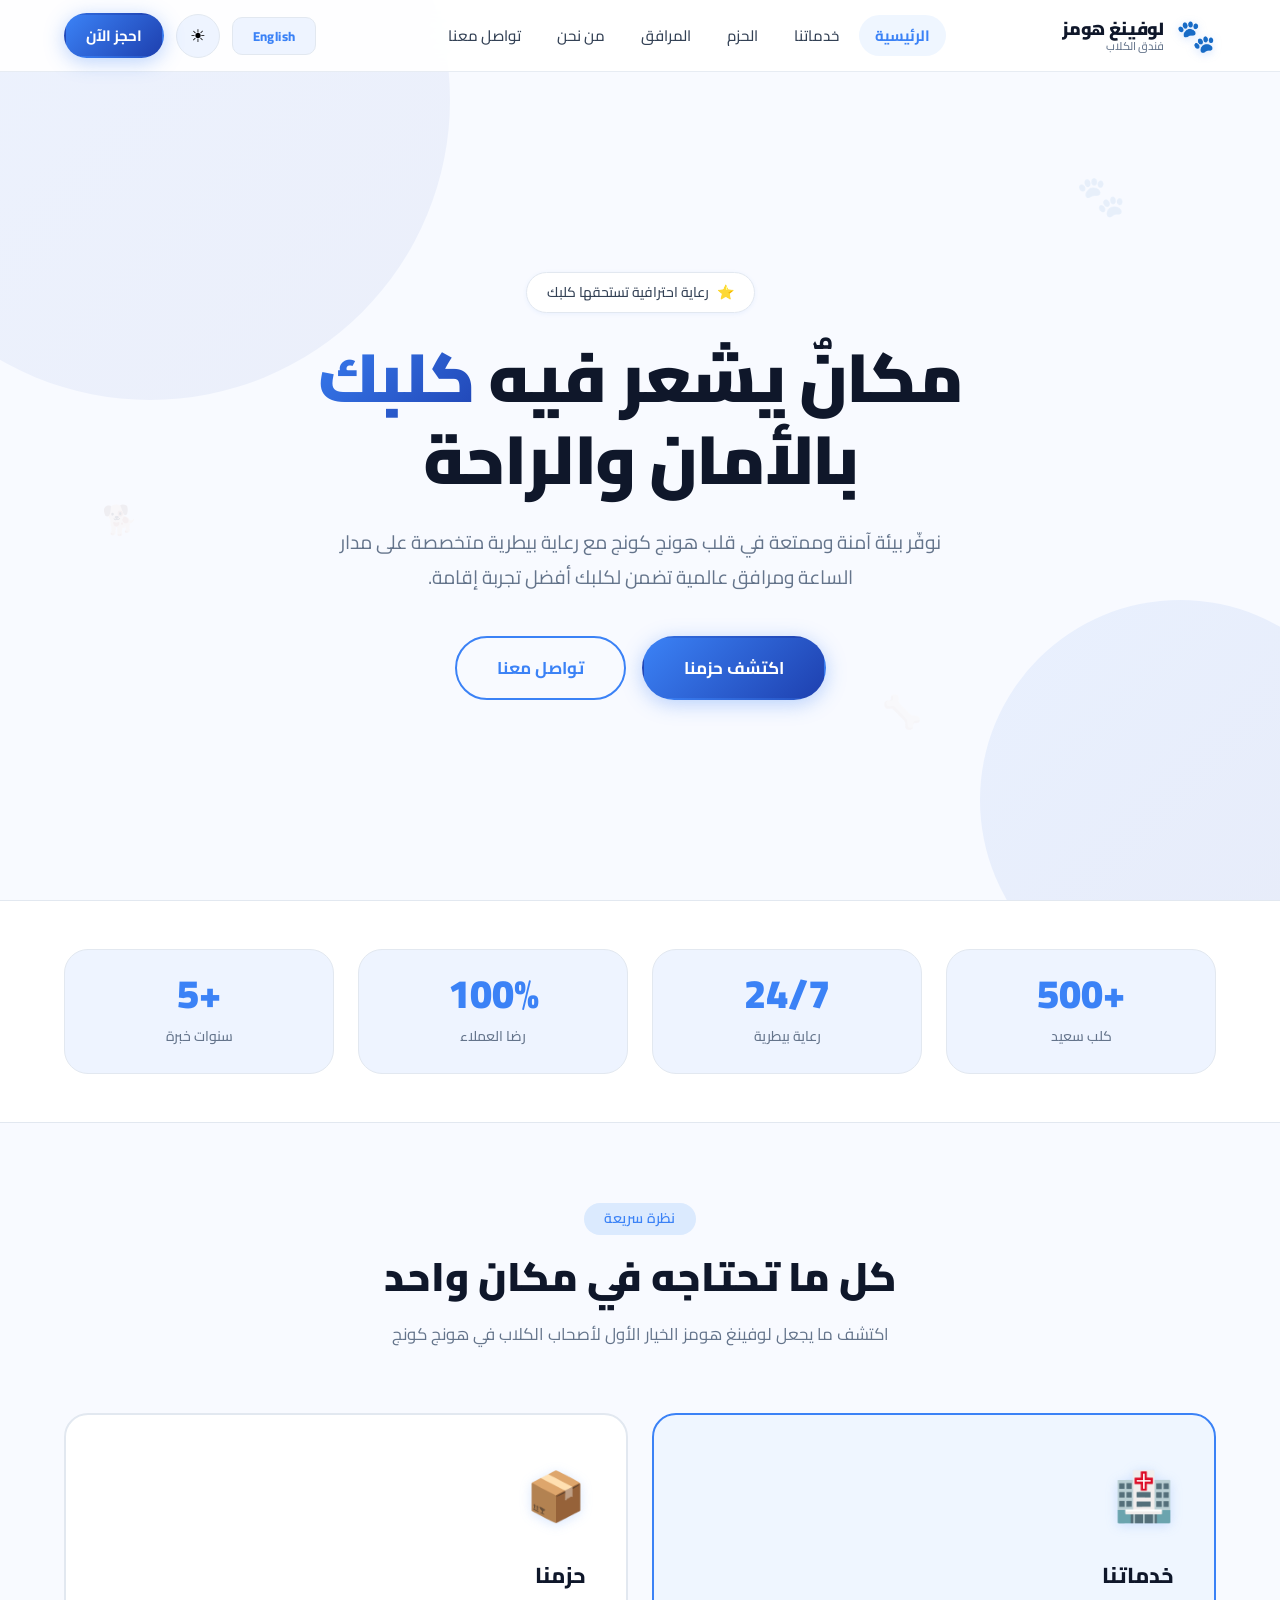
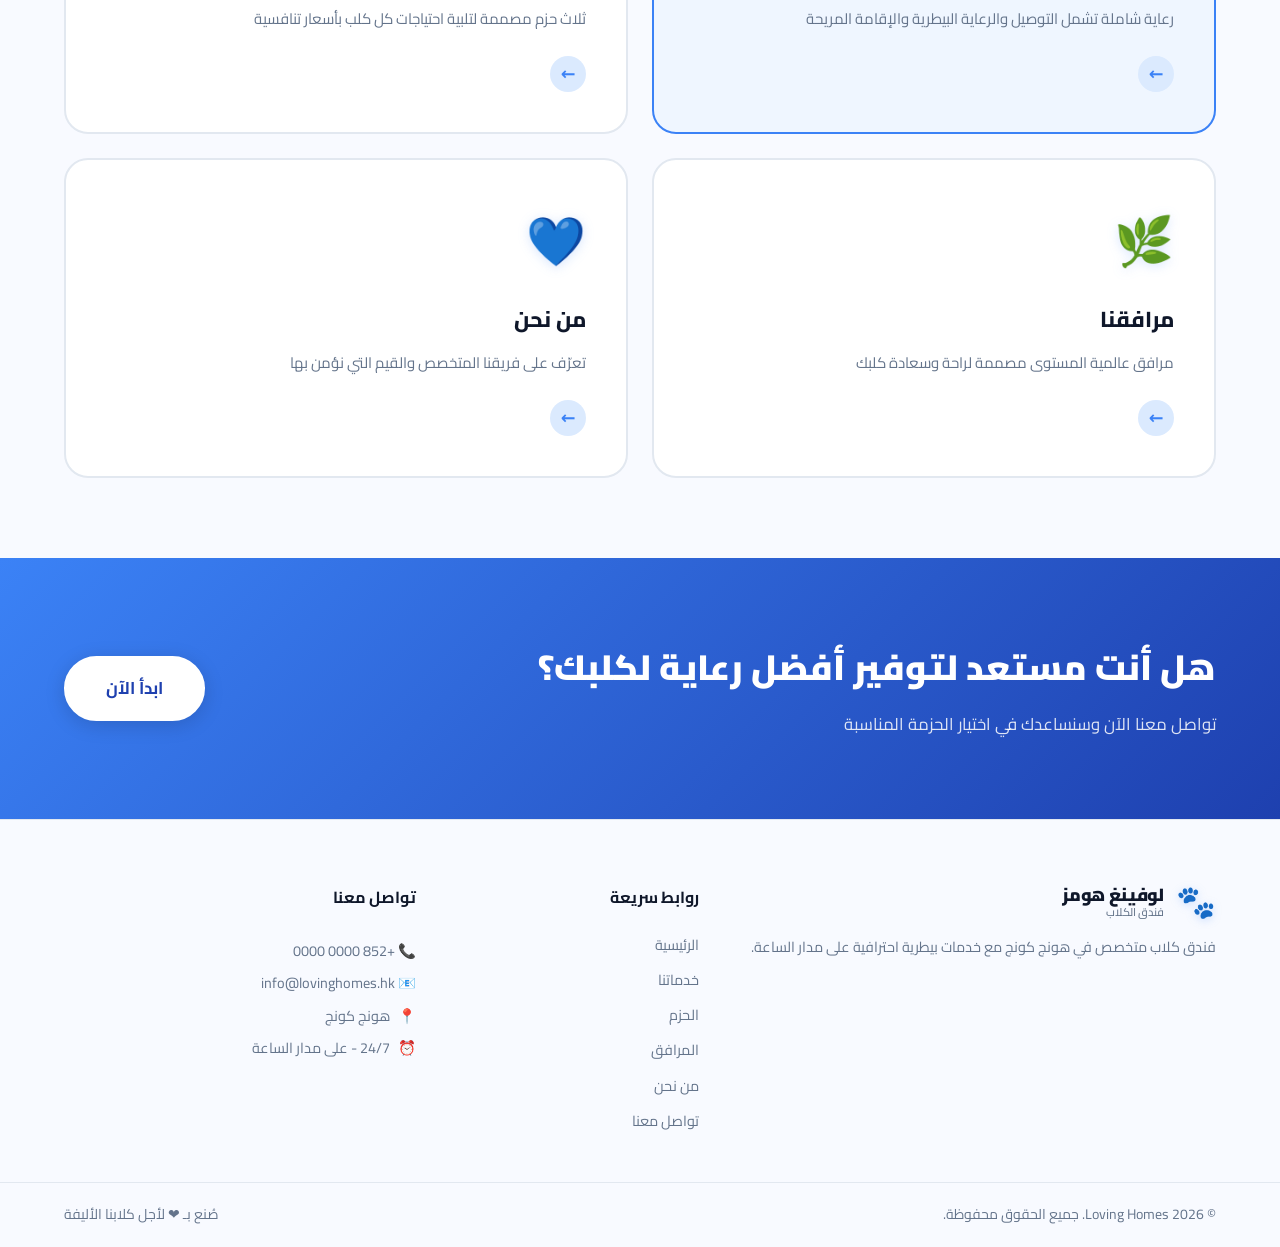
==== commit dfeb4c58: "Add files via upload" ====
--- a/index.html
+++ b/index.html
@@ -58,7 +58,7 @@
         <!-- HERO -->
         <section class="hero" aria-labelledby="hero-title">
             <div class="hero-img-bg" aria-hidden="true">
-                <img src="images/hero-lobby.png" alt="" />
+                <img src="Images/hero-lobby.png" alt="" />
             </div>
             <div class="hero-img-overlay" aria-hidden="true"></div>
             <div class="hero-bg" aria-hidden="true">
--- a/style.css
+++ b/style.css
@@ -426,7 +426,72 @@
     padding: .5rem 1.25rem
 }
 
-/* Theme Toggle */
+
+/* Language Toggle */
+.lang-toggle {
+    display: flex;
+    align-items: center;
+    justify-content: center;
+    width: 84px;
+    height: 38px;
+    border-radius: var(--r-md);
+    background: var(--bg-alt);
+    border: 1px solid var(--border);
+    font-family: var(--font);
+    font-size: .8125rem;
+    font-weight: 800;
+    color: var(--primary);
+    letter-spacing: .03em;
+    transition: all var(--t-mid);
+    cursor: pointer;
+    position: relative;
+    overflow: hidden;
+    flex-shrink: 0
+}
+
+.lang-toggle::before {
+    content: '';
+    position: absolute;
+    inset: 0;
+    background: var(--grad);
+    opacity: 0;
+    transition: opacity var(--t-mid)
+}
+
+.lang-toggle:hover {
+    border-color: var(--primary);
+    box-shadow: var(--shadow-s);
+    transform: scale(1.07)
+}
+
+.lang-toggle:hover::before {
+    opacity: 1
+}
+
+.lang-toggle:hover .lang-toggle-label {
+    color: #fff
+}
+
+.lang-toggle-label {
+    position: relative;
+    z-index: 1;
+    transition: color var(--t-mid)
+}
+
+/* current lang indicator */
+[data-current-lang="ar"] .lang-toggle-label::before {
+    content: 'English'
+}
+
+[data-current-lang="en"] .lang-toggle-label::before {
+    content: 'العربية'
+}
+
+/* fallback for fresh load */
+.lang-toggle-label::before {
+    content: 'English'
+}
+
 .theme-toggle {
     width: 44px;
     height: 44px;
@@ -2452,70 +2517,6 @@
         }
     }
 
-    /* ===== LANGUAGE TOGGLE ===== */
-    .lang-toggle {
-        display: flex;
-        align-items: center;
-        justify-content: center;
-        width: 84px;
-        height: 38px;
-        border-radius: var(--r-md);
-        background: var(--bg-alt);
-        border: 1px solid var(--border);
-        font-family: var(--font);
-        font-size: .8125rem;
-        font-weight: 800;
-        color: var(--primary);
-        letter-spacing: .03em;
-        transition: all var(--t-mid);
-        cursor: pointer;
-        position: relative;
-        overflow: hidden;
-        flex-shrink: 0
-    }
-
-    .lang-toggle::before {
-        content: '';
-        position: absolute;
-        inset: 0;
-        background: var(--grad);
-        opacity: 0;
-        transition: opacity var(--t-mid)
-    }
-
-    .lang-toggle:hover {
-        border-color: var(--primary);
-        box-shadow: var(--shadow-s);
-        transform: scale(1.07)
-    }
-
-    .lang-toggle:hover::before {
-        opacity: 1
-    }
-
-    .lang-toggle:hover .lang-toggle-label {
-        color: #fff
-    }
-
-    .lang-toggle-label {
-        position: relative;
-        z-index: 1;
-        transition: color var(--t-mid)
-    }
-
-    /* current lang indicator */
-    [data-current-lang="ar"] .lang-toggle-label::before {
-        content: 'English'
-    }
-
-    [data-current-lang="en"] .lang-toggle-label::before {
-        content: 'العربية'
-    }
-
-    /* fallback for fresh load */
-    .lang-toggle-label::before {
-        content: 'English'
-    }
 
     /* ===== LTR MODE (English) ===== */
     [dir="ltr"] body {
